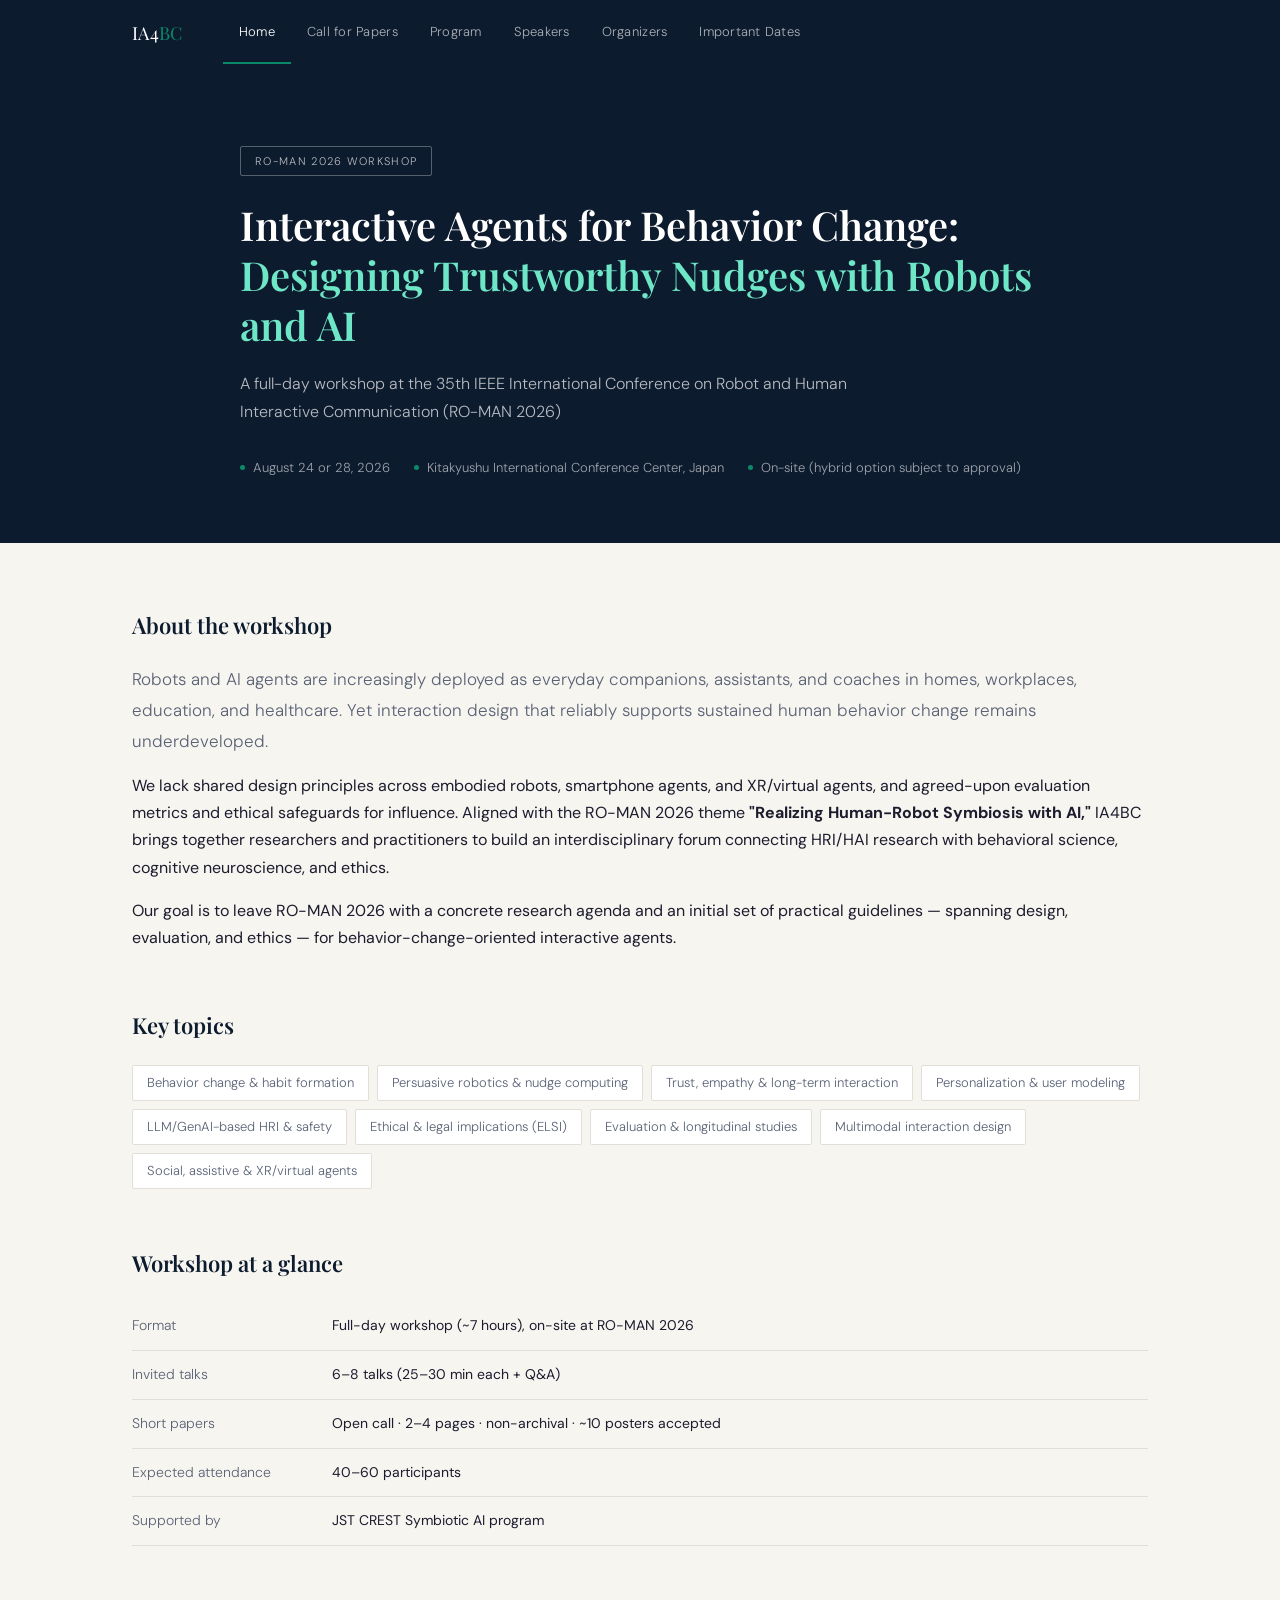
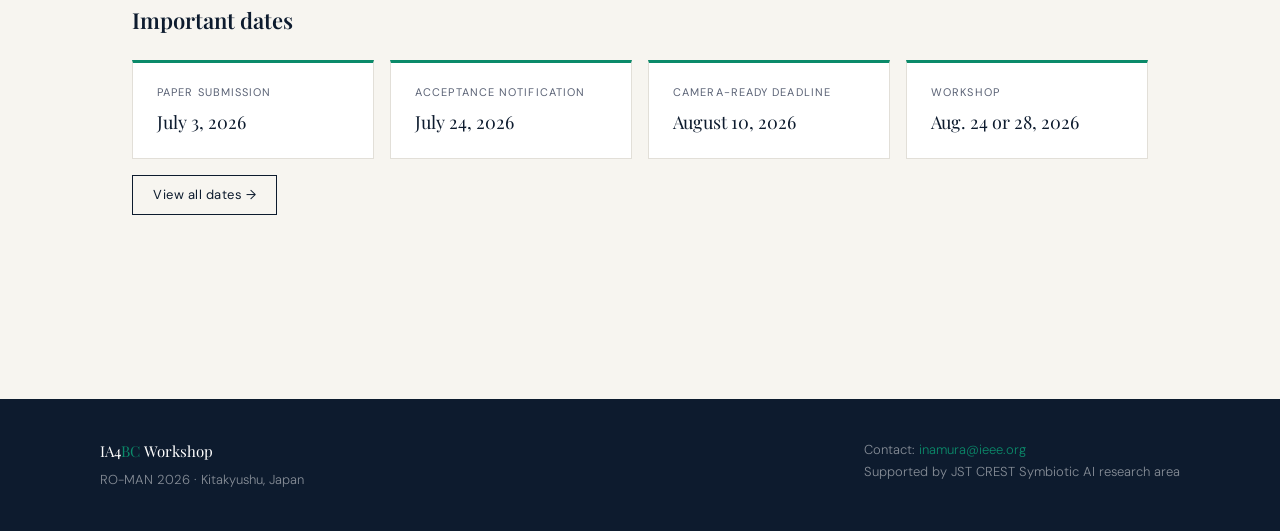
==== index.html @ 0637497d "Initial page" ====
<!DOCTYPE html>
<html lang="en">
<head>
<meta charset="UTF-8">
<meta name="viewport" content="width=device-width, initial-scale=1.0">
<title>IA4BC — Interactive Agents for Behavior Change | RO-MAN 2026</title>
<link rel="stylesheet" href="style.css">
</head>
<body>

<header>
  <div class="nav-inner">
    <a class="nav-logo" href="index.html">IA4<span>BC</span></a>
    <nav>
      <a href="index.html" class="active">Home</a>
      <a href="cfp.html">Call for Papers</a>
      <a href="program.html">Program</a>
      <a href="speakers.html">Speakers</a>
      <a href="organizers.html">Organizers</a>
      <a href="dates.html">Important Dates</a>
    </nav>
  </div>
</header>

<section class="hero">
  <div class="hero-inner">
    <div class="hero-tag">RO-MAN 2026 Workshop</div>
    <h1>Interactive Agents for Behavior Change:<br><em>Designing Trustworthy Nudges with Robots and AI</em></h1>
    <p class="hero-desc">A full-day workshop at the 35th IEEE International Conference on Robot and Human Interactive Communication (RO-MAN 2026)</p>
    <div class="hero-meta">
      <div class="hero-meta-item">August 24 or 28, 2026</div>
      <div class="hero-meta-item">Kitakyushu International Conference Center, Japan</div>
      <div class="hero-meta-item">On-site (hybrid option subject to approval)</div>
    </div>
  </div>
</section>

<div class="page-wrap">

  <div class="section">
    <div class="section-title">About the workshop</div>
    <p class="lead">Robots and AI agents are increasingly deployed as everyday companions, assistants, and coaches in homes, workplaces, education, and healthcare. Yet interaction design that reliably supports sustained human behavior change remains underdeveloped.</p>
    <p>We lack shared design principles across embodied robots, smartphone agents, and XR/virtual agents, and agreed-upon evaluation metrics and ethical safeguards for influence. Aligned with the RO-MAN 2026 theme <strong>"Realizing Human-Robot Symbiosis with AI,"</strong> IA4BC brings together researchers and practitioners to build an interdisciplinary forum connecting HRI/HAI research with behavioral science, cognitive neuroscience, and ethics.</p>
    <p>Our goal is to leave RO-MAN 2026 with a concrete research agenda and an initial set of practical guidelines — spanning design, evaluation, and ethics — for behavior-change-oriented interactive agents.</p>
  </div>

  <div class="section">
    <div class="section-title">Key topics</div>
    <div class="tag-grid">
      <span class="tag">Behavior change &amp; habit formation</span>
      <span class="tag">Persuasive robotics &amp; nudge computing</span>
      <span class="tag">Trust, empathy &amp; long-term interaction</span>
      <span class="tag">Personalization &amp; user modeling</span>
      <span class="tag">LLM/GenAI-based HRI &amp; safety</span>
      <span class="tag">Ethical &amp; legal implications (ELSI)</span>
      <span class="tag">Evaluation &amp; longitudinal studies</span>
      <span class="tag">Multimodal interaction design</span>
      <span class="tag">Social, assistive &amp; XR/virtual agents</span>
    </div>
  </div>

  <div class="section">
    <div class="section-title">Workshop at a glance</div>
    <table class="glance-table">
      <tr><td>Format</td><td>Full-day workshop (~7 hours), on-site at RO-MAN 2026</td></tr>
      <tr><td>Invited talks</td><td>6–8 talks (25–30 min each + Q&amp;A)</td></tr>
      <tr><td>Short papers</td><td>Open call · 2–4 pages · non-archival · ~10 posters accepted</td></tr>
      <tr><td>Expected attendance</td><td>40–60 participants</td></tr>
      <tr><td>Supported by</td><td>JST CREST Symbiotic AI program</td></tr>
    </table>
  </div>

  <div class="section">
    <div class="section-title">Important dates</div>
    <div class="dates-grid">
      <div class="date-card"><div class="dc-label">Paper submission</div><div class="dc-date">July 3, 2026</div></div>
      <div class="date-card"><div class="dc-label">Acceptance notification</div><div class="dc-date">July 24, 2026</div></div>
      <div class="date-card"><div class="dc-label">Camera-ready deadline</div><div class="dc-date">August 10, 2026</div></div>
      <div class="date-card"><div class="dc-label">Workshop</div><div class="dc-date">Aug. 24 or 28, 2026</div></div>
    </div>
    <a href="dates.html" class="btn-outline">View all dates &rarr;</a>
  </div>

</div>

<footer>
  <div class="footer-inner">
    <div>
      <div class="footer-brand">IA4<span>BC</span> Workshop</div>
      <div>RO-MAN 2026 · Kitakyushu, Japan</div>
    </div>
    <div>
      Contact: <a href="mailto:inamura@ieee.org">inamura@ieee.org</a><br>
      Supported by JST CREST Symbiotic AI research area
    </div>
  </div>
</footer>

</body>
</html>
---- style.css ----
@import url('https://fonts.googleapis.com/css2?family=Playfair+Display:wght@400;600&family=DM+Sans:wght@300;400;500&display=swap');

:root {
  --navy: #0d1b2e;
  --teal: #0b8a6a;
  --teal-light: #e0f5ef;
  --cream: #f7f5f0;
  --white: #ffffff;
  --text: #1c1c2e;
  --muted: #5a6275;
  --border: #e2dfd8;
  --accent: #d4813a;
}

*, *::before, *::after { box-sizing: border-box; margin: 0; padding: 0; }

body {
  font-family: 'DM Sans', sans-serif;
  font-weight: 400;
  color: var(--text);
  background: var(--cream);
  line-height: 1.7;
  font-size: 16px;
}

/* NAV */
header {
  background: var(--navy);
  position: sticky;
  top: 0;
  z-index: 100;
}
.nav-inner {
  max-width: 1080px;
  margin: 0 auto;
  padding: 0 2rem;
  display: flex;
  align-items: center;
  gap: 0;
}
.nav-logo {
  font-family: 'Playfair Display', serif;
  font-size: 18px;
  color: #fff;
  text-decoration: none;
  padding: 1.1rem 0;
  margin-right: 2.5rem;
  white-space: nowrap;
  letter-spacing: 0.02em;
}
.nav-logo span { color: var(--teal); }
nav { display: flex; gap: 0; flex-wrap: wrap; }
nav a {
  font-size: 13px;
  color: rgba(255,255,255,0.65);
  text-decoration: none;
  padding: 1.2rem 1rem;
  transition: color 0.2s;
  letter-spacing: 0.02em;
  font-weight: 300;
}
nav a:hover, nav a.active { color: #fff; }
nav a.active { border-bottom: 2px solid var(--teal); }

/* HERO */
.hero {
  background: var(--navy);
  color: #fff;
  padding: 5rem 2rem 4rem;
}
.hero-inner { max-width: 800px; margin: 0 auto; }
.hero-tag {
  display: inline-block;
  border: 1px solid rgba(255,255,255,0.3);
  border-radius: 2px;
  font-size: 11px;
  letter-spacing: 0.12em;
  text-transform: uppercase;
  padding: 5px 14px;
  color: rgba(255,255,255,0.7);
  margin-bottom: 1.5rem;
  font-weight: 300;
}
.hero h1 {
  font-family: 'Playfair Display', serif;
  font-size: clamp(26px, 4vw, 40px);
  font-weight: 600;
  line-height: 1.25;
  margin-bottom: 1.25rem;
  color: #fff;
}
.hero h1 em { font-style: normal; color: #6ee7c7; }
.hero-desc {
  font-size: 16px;
  color: rgba(255,255,255,0.7);
  font-weight: 300;
  margin-bottom: 2rem;
  max-width: 640px;
}
.hero-meta {
  display: flex;
  flex-wrap: wrap;
  gap: 1.5rem;
}
.hero-meta-item {
  display: flex;
  align-items: center;
  gap: 8px;
  font-size: 13px;
  color: rgba(255,255,255,0.6);
  font-weight: 300;
}
.hero-meta-item::before {
  content: '';
  width: 5px; height: 5px;
  border-radius: 50%;
  background: var(--teal);
  flex-shrink: 0;
}

/* LAYOUT */
.page-wrap { max-width: 1080px; margin: 0 auto; padding: 4rem 2rem; }
.page-heading {
  font-family: 'Playfair Display', serif;
  font-size: 32px;
  font-weight: 600;
  margin-bottom: 0.5rem;
  color: var(--navy);
}
.page-heading-line {
  width: 48px; height: 3px;
  background: var(--teal);
  margin-bottom: 2.5rem;
  border-radius: 2px;
}

/* SECTIONS */
.section { margin-bottom: 3.5rem; }
.section-title {
  font-family: 'Playfair Display', serif;
  font-size: 22px;
  font-weight: 600;
  color: var(--navy);
  margin-bottom: 1.25rem;
}
p { margin-bottom: 1rem; color: var(--text); }
p:last-child { margin-bottom: 0; }
.lead { font-size: 17px; font-weight: 300; color: var(--muted); line-height: 1.8; }

/* TAGS / CHIPS */
.tag-grid { display: flex; flex-wrap: wrap; gap: 8px; }
.tag {
  background: var(--white);
  border: 1px solid var(--border);
  border-radius: 2px;
  font-size: 13px;
  padding: 6px 14px;
  color: var(--muted);
  font-weight: 300;
}

/* GLANCE TABLE (homepage) */
.glance-table { width: 100%; border-collapse: collapse; font-size: 14px; }
.glance-table tr { border-bottom: 1px solid var(--border); }
.glance-table td { padding: 12px 0; vertical-align: top; }
.glance-table td:first-child { color: var(--muted); font-weight: 300; width: 200px; }
.glance-table td:last-child { color: var(--text); font-weight: 400; }

/* DATE CARDS */
.dates-grid { display: grid; grid-template-columns: repeat(auto-fit, minmax(220px, 1fr)); gap: 16px; }
.date-card {
  background: var(--white);
  border: 1px solid var(--border);
  border-top: 3px solid var(--teal);
  padding: 1.25rem 1.5rem;
}
.date-card .dc-label { font-size: 11px; text-transform: uppercase; letter-spacing: 0.1em; color: var(--muted); font-weight: 400; margin-bottom: 6px; }
.date-card .dc-date { font-size: 18px; font-family: 'Playfair Display', serif; color: var(--navy); }

/* SPEAKER CARDS */
.speaker-grid { display: grid; grid-template-columns: repeat(auto-fill, minmax(280px, 1fr)); gap: 20px; }
.speaker-card {
  background: var(--white);
  border: 1px solid var(--border);
  padding: 1.5rem;
  display: flex;
  flex-direction: column;
  gap: 10px;
}
.speaker-card .sc-header { display: flex; align-items: flex-start; gap: 14px; }
.sc-avatar {
  width: 46px; height: 46px;
  border-radius: 50%;
  background: var(--navy);
  color: #fff;
  font-size: 13px;
  font-weight: 500;
  display: flex; align-items: center; justify-content: center;
  flex-shrink: 0;
  letter-spacing: 0.05em;
}
.sc-name { font-weight: 500; font-size: 15px; color: var(--navy); }
.sc-affil { font-size: 12px; color: var(--muted); font-weight: 300; margin-top: 2px; }
.sc-badge {
  display: inline-block;
  font-size: 10px;
  text-transform: uppercase;
  letter-spacing: 0.08em;
  padding: 3px 9px;
  border-radius: 2px;
  font-weight: 400;
  align-self: flex-start;
}
.sc-badge.confirmed { background: var(--teal-light); color: var(--teal); }
.sc-badge.candidate { background: #fdf3e7; color: #c17d2a; }
.sc-topic { font-size: 13px; color: var(--muted); font-weight: 300; line-height: 1.6; }

/* ORGANIZER CARDS */
.org-list { display: flex; flex-direction: column; gap: 28px; }
.org-card { background: var(--white); border: 1px solid var(--border); padding: 2rem; }
.org-card.primary { border-left: 4px solid var(--teal); }
.org-name { font-family: 'Playfair Display', serif; font-size: 20px; color: var(--navy); margin-bottom: 2px; }
.org-role { font-size: 12px; text-transform: uppercase; letter-spacing: 0.08em; color: var(--teal); font-weight: 400; margin-bottom: 0.25rem; }
.org-affil { font-size: 14px; color: var(--muted); margin-bottom: 0.75rem; font-weight: 300; }
.org-contact { font-size: 13px; color: var(--muted); margin-bottom: 1rem; }
.org-contact a { color: var(--teal); text-decoration: none; }
.org-bio { font-size: 14px; line-height: 1.75; color: var(--text); font-weight: 300; }

/* PROGRAM */
.schedule-table { width: 100%; border-collapse: collapse; font-size: 14px; }
.schedule-table th { font-size: 11px; text-transform: uppercase; letter-spacing: 0.1em; color: var(--muted); font-weight: 400; padding: 0 0 10px 0; text-align: left; border-bottom: 2px solid var(--border); }
.schedule-table td { padding: 14px 0; border-bottom: 1px solid var(--border); vertical-align: top; }
.schedule-table td:first-child { color: var(--muted); font-size: 13px; white-space: nowrap; padding-right: 2rem; font-weight: 300; width: 130px; }
.schedule-table td:last-child { color: var(--text); }
.schedule-table tr.break td { color: var(--muted); font-style: italic; }
.schedule-table tr.highlight td:last-child { font-weight: 500; }

/* CFP BOX */
.cfp-highlight {
  background: var(--navy);
  color: #fff;
  padding: 2.5rem;
  margin-bottom: 2rem;
}
.cfp-highlight h2 { font-family: 'Playfair Display', serif; font-size: 24px; color: #fff; margin-bottom: 0.75rem; }
.cfp-highlight p { color: rgba(255,255,255,0.7); font-weight: 300; }

/* GENERIC TABLE */
.content-table { width: 100%; border-collapse: collapse; font-size: 14px; margin: 1rem 0; }
.content-table th { background: var(--navy); color: #fff; font-size: 12px; text-transform: uppercase; letter-spacing: 0.07em; font-weight: 400; padding: 10px 16px; text-align: left; }
.content-table td { padding: 11px 16px; border-bottom: 1px solid var(--border); color: var(--text); }
.content-table tr:nth-child(even) td { background: var(--white); }
.content-table td strong { font-weight: 500; color: var(--navy); }

/* CTA BUTTON */
.btn {
  display: inline-block;
  background: var(--teal);
  color: #fff;
  text-decoration: none;
  font-size: 14px;
  font-weight: 400;
  padding: 12px 28px;
  letter-spacing: 0.04em;
  transition: background 0.2s;
  margin-top: 1.25rem;
}
.btn:hover { background: #097a5c; }
.btn-outline {
  display: inline-block;
  border: 1px solid var(--navy);
  color: var(--navy);
  text-decoration: none;
  font-size: 13px;
  padding: 8px 20px;
  letter-spacing: 0.04em;
  transition: all 0.2s;
  margin-top: 1rem;
}
.btn-outline:hover { background: var(--navy); color: #fff; }

/* FOOTER */
footer {
  background: var(--navy);
  color: rgba(255,255,255,0.5);
  padding: 2.5rem 2rem;
  margin-top: 4rem;
  font-size: 13px;
  font-weight: 300;
}
.footer-inner { max-width: 1080px; margin: 0 auto; display: flex; justify-content: space-between; align-items: flex-start; flex-wrap: wrap; gap: 1rem; }
footer a { color: var(--teal); text-decoration: none; }
.footer-brand { font-family: 'Playfair Display', serif; font-size: 15px; color: #fff; margin-bottom: 4px; }
.footer-brand span { color: var(--teal); }

/* NOTE BOX */
.note {
  border-left: 3px solid var(--accent);
  padding: 0.75rem 1.25rem;
  background: #fdf8f3;
  font-size: 13px;
  color: var(--muted);
  font-weight: 300;
  margin-top: 1rem;
}

/* OUTCOMES */
.outcome-list { counter-reset: outcomes; display: flex; flex-direction: column; gap: 14px; }
.outcome-item { display: flex; gap: 16px; align-items: flex-start; }
.outcome-num {
  counter-increment: outcomes;
  min-width: 32px; height: 32px;
  background: var(--teal);
  color: #fff;
  display: flex; align-items: center; justify-content: center;
  font-size: 13px; font-weight: 500;
  flex-shrink: 0;
}
.outcome-num::before { content: counter(outcomes); }
.outcome-text { font-size: 14px; color: var(--text); font-weight: 300; line-height: 1.7; padding-top: 5px; }

@media (max-width: 640px) {
  .nav-logo { font-size: 15px; margin-right: 1rem; }
  nav a { font-size: 12px; padding: 1rem 0.6rem; }
  .hero { padding: 3rem 1.25rem 2.5rem; }
  .page-wrap { padding: 2.5rem 1.25rem; }
  .dates-grid { grid-template-columns: 1fr 1fr; }
  .footer-inner { flex-direction: column; }
}
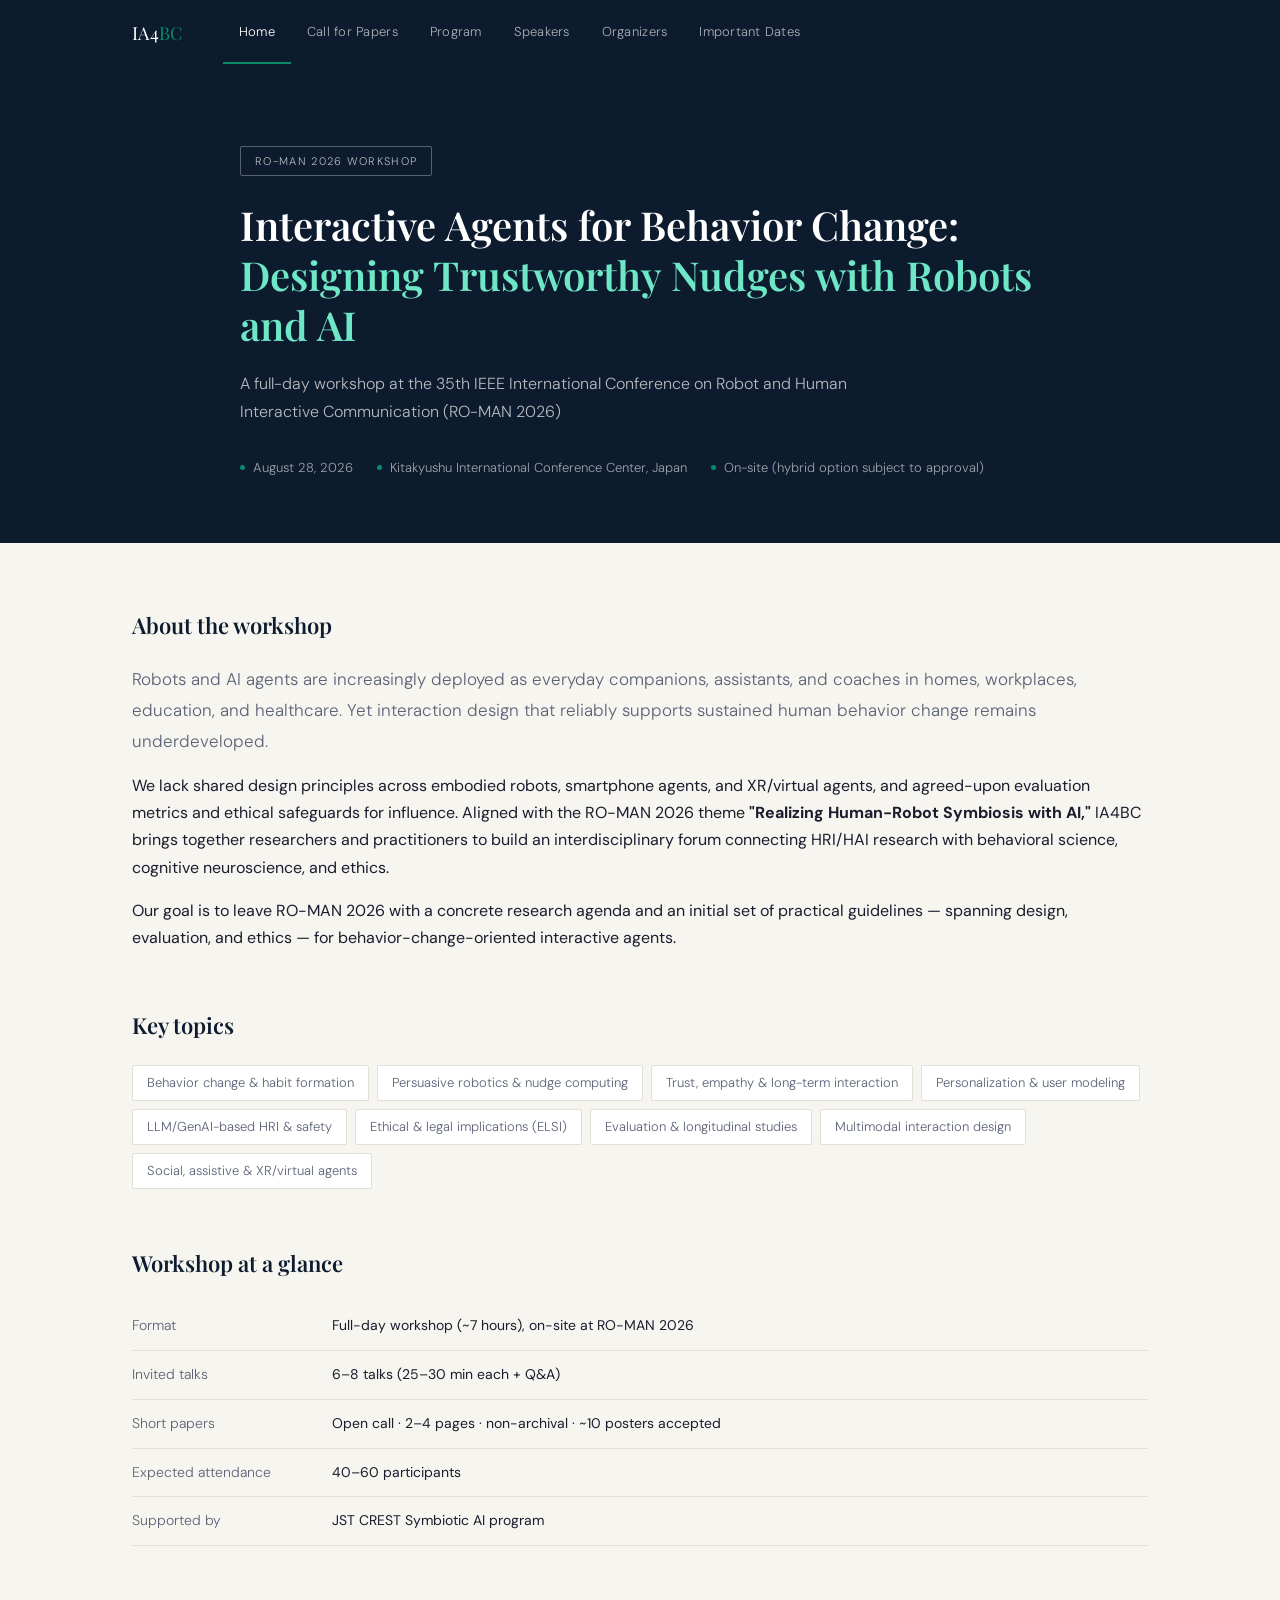
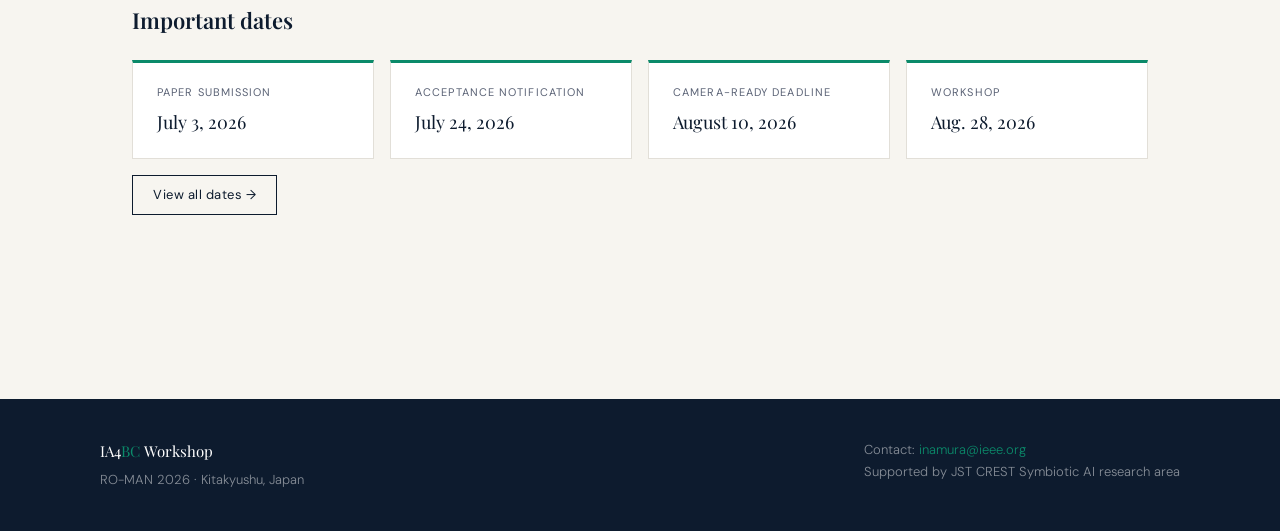
==== commit 9de7cdb5: "Update workshop date to August 28, 2026" ====
--- a/index.html
+++ b/index.html
@@ -28,7 +28,7 @@
     <h1>Interactive Agents for Behavior Change:<br><em>Designing Trustworthy Nudges with Robots and AI</em></h1>
     <p class="hero-desc">A full-day workshop at the 35th IEEE International Conference on Robot and Human Interactive Communication (RO-MAN 2026)</p>
     <div class="hero-meta">
-      <div class="hero-meta-item">August 24 or 28, 2026</div>
+      <div class="hero-meta-item">August 28, 2026</div>
       <div class="hero-meta-item">Kitakyushu International Conference Center, Japan</div>
       <div class="hero-meta-item">On-site (hybrid option subject to approval)</div>
     </div>
@@ -76,7 +76,7 @@
       <div class="date-card"><div class="dc-label">Paper submission</div><div class="dc-date">July 3, 2026</div></div>
       <div class="date-card"><div class="dc-label">Acceptance notification</div><div class="dc-date">July 24, 2026</div></div>
       <div class="date-card"><div class="dc-label">Camera-ready deadline</div><div class="dc-date">August 10, 2026</div></div>
-      <div class="date-card"><div class="dc-label">Workshop</div><div class="dc-date">Aug. 24 or 28, 2026</div></div>
+      <div class="date-card"><div class="dc-label">Workshop</div><div class="dc-date">Aug. 28, 2026</div></div>
     </div>
     <a href="dates.html" class="btn-outline">View all dates &rarr;</a>
   </div>
--- a/style.css
+++ b/style.css
@@ -198,6 +198,7 @@
   display: flex; align-items: center; justify-content: center;
   flex-shrink: 0;
   letter-spacing: 0.05em;
+  object-fit: cover;
 }
 .sc-name { font-weight: 500; font-size: 15px; color: var(--navy); }
 .sc-affil { font-size: 12px; color: var(--muted); font-weight: 300; margin-top: 2px; }
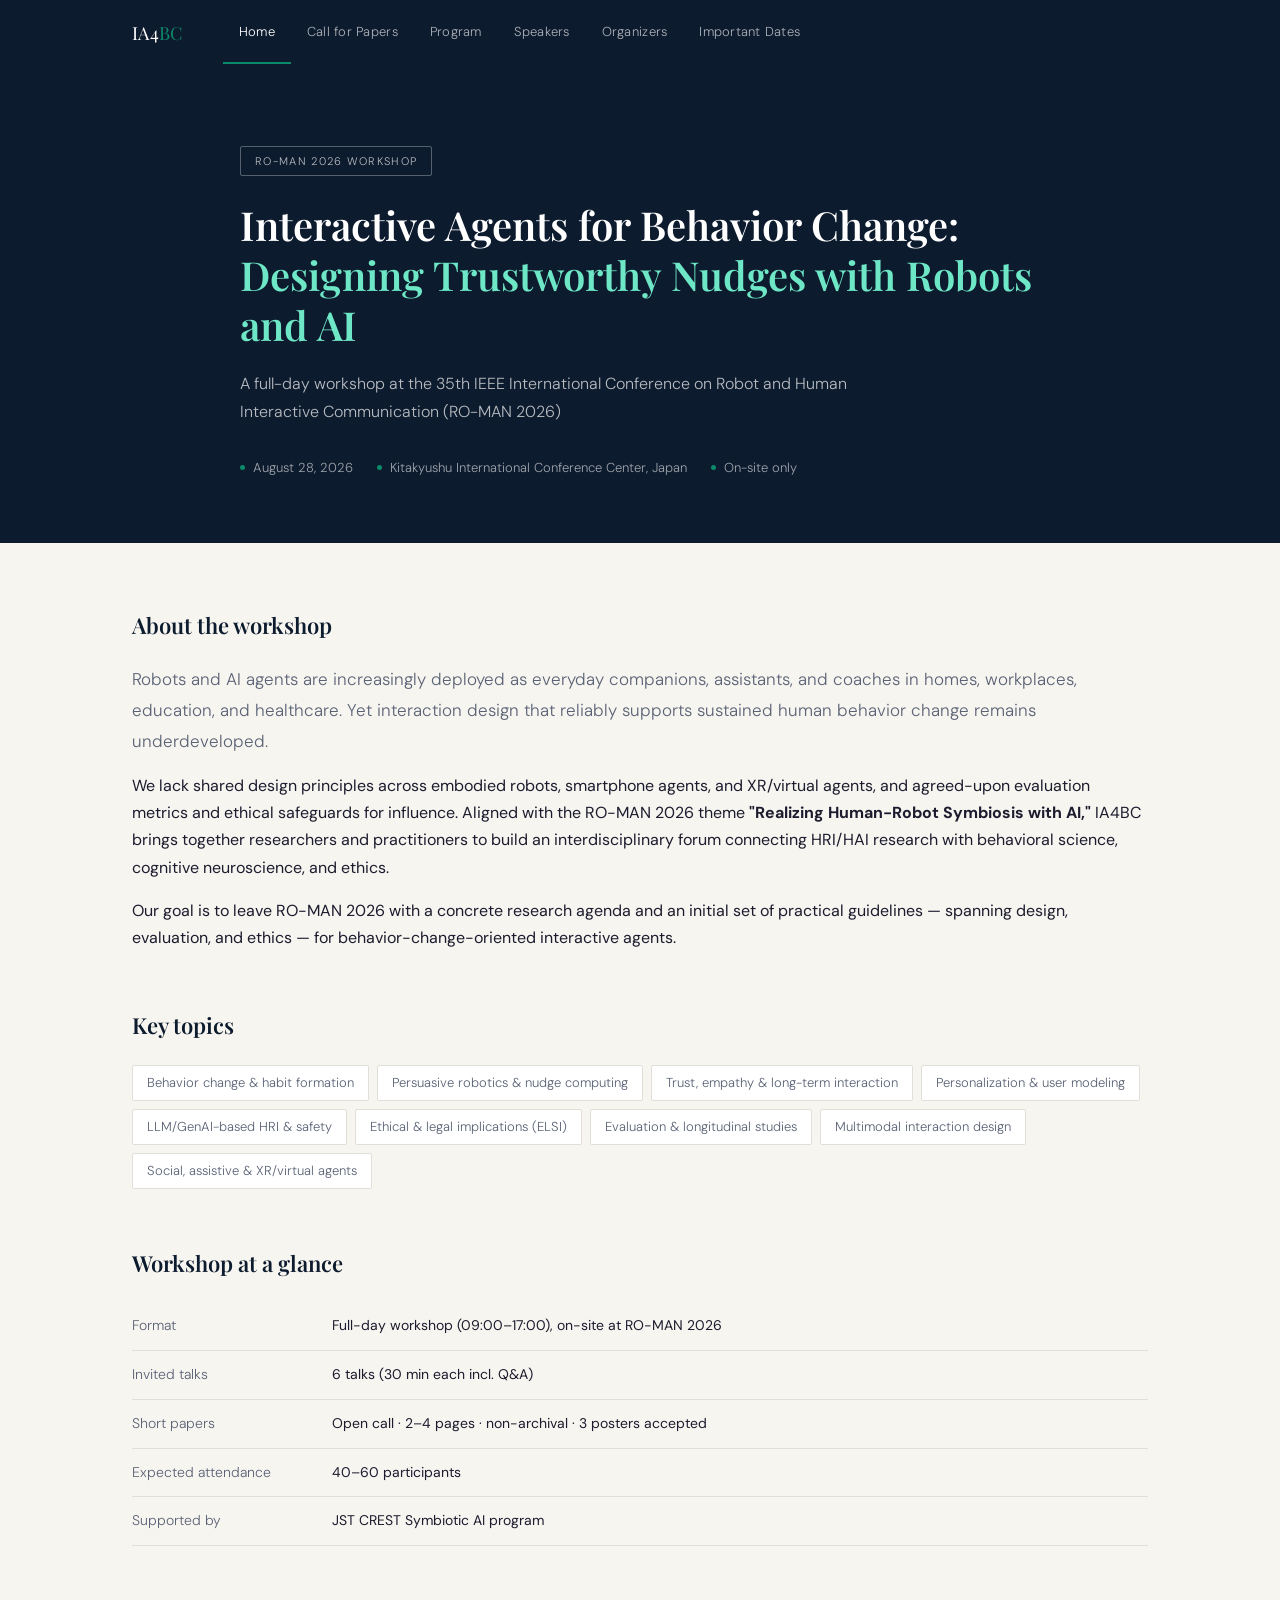
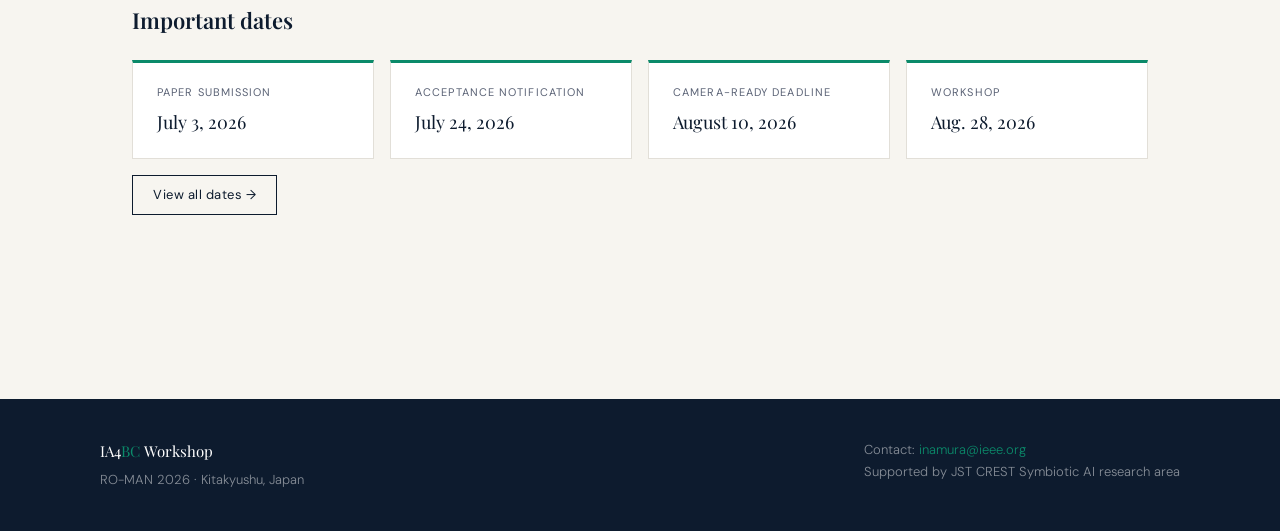
==== commit 60edd31a: "Confirm on-site-only format and align counts across pages The hybrid option was not approved, so rep" ====
--- a/index.html
+++ b/index.html
@@ -30,7 +30,7 @@
     <div class="hero-meta">
       <div class="hero-meta-item">August 28, 2026</div>
       <div class="hero-meta-item">Kitakyushu International Conference Center, Japan</div>
-      <div class="hero-meta-item">On-site (hybrid option subject to approval)</div>
+      <div class="hero-meta-item">On-site only</div>
     </div>
   </div>
 </section>
@@ -62,9 +62,9 @@
   <div class="section">
     <div class="section-title">Workshop at a glance</div>
     <table class="glance-table">
-      <tr><td>Format</td><td>Full-day workshop (~7 hours), on-site at RO-MAN 2026</td></tr>
-      <tr><td>Invited talks</td><td>6–8 talks (25–30 min each + Q&amp;A)</td></tr>
-      <tr><td>Short papers</td><td>Open call · 2–4 pages · non-archival · ~10 posters accepted</td></tr>
+      <tr><td>Format</td><td>Full-day workshop (09:00–17:00), on-site at RO-MAN 2026</td></tr>
+      <tr><td>Invited talks</td><td>6 talks (30 min each incl. Q&amp;A)</td></tr>
+      <tr><td>Short papers</td><td>Open call · 2–4 pages · non-archival · 3 posters accepted</td></tr>
       <tr><td>Expected attendance</td><td>40–60 participants</td></tr>
       <tr><td>Supported by</td><td>JST CREST Symbiotic AI program</td></tr>
     </table>
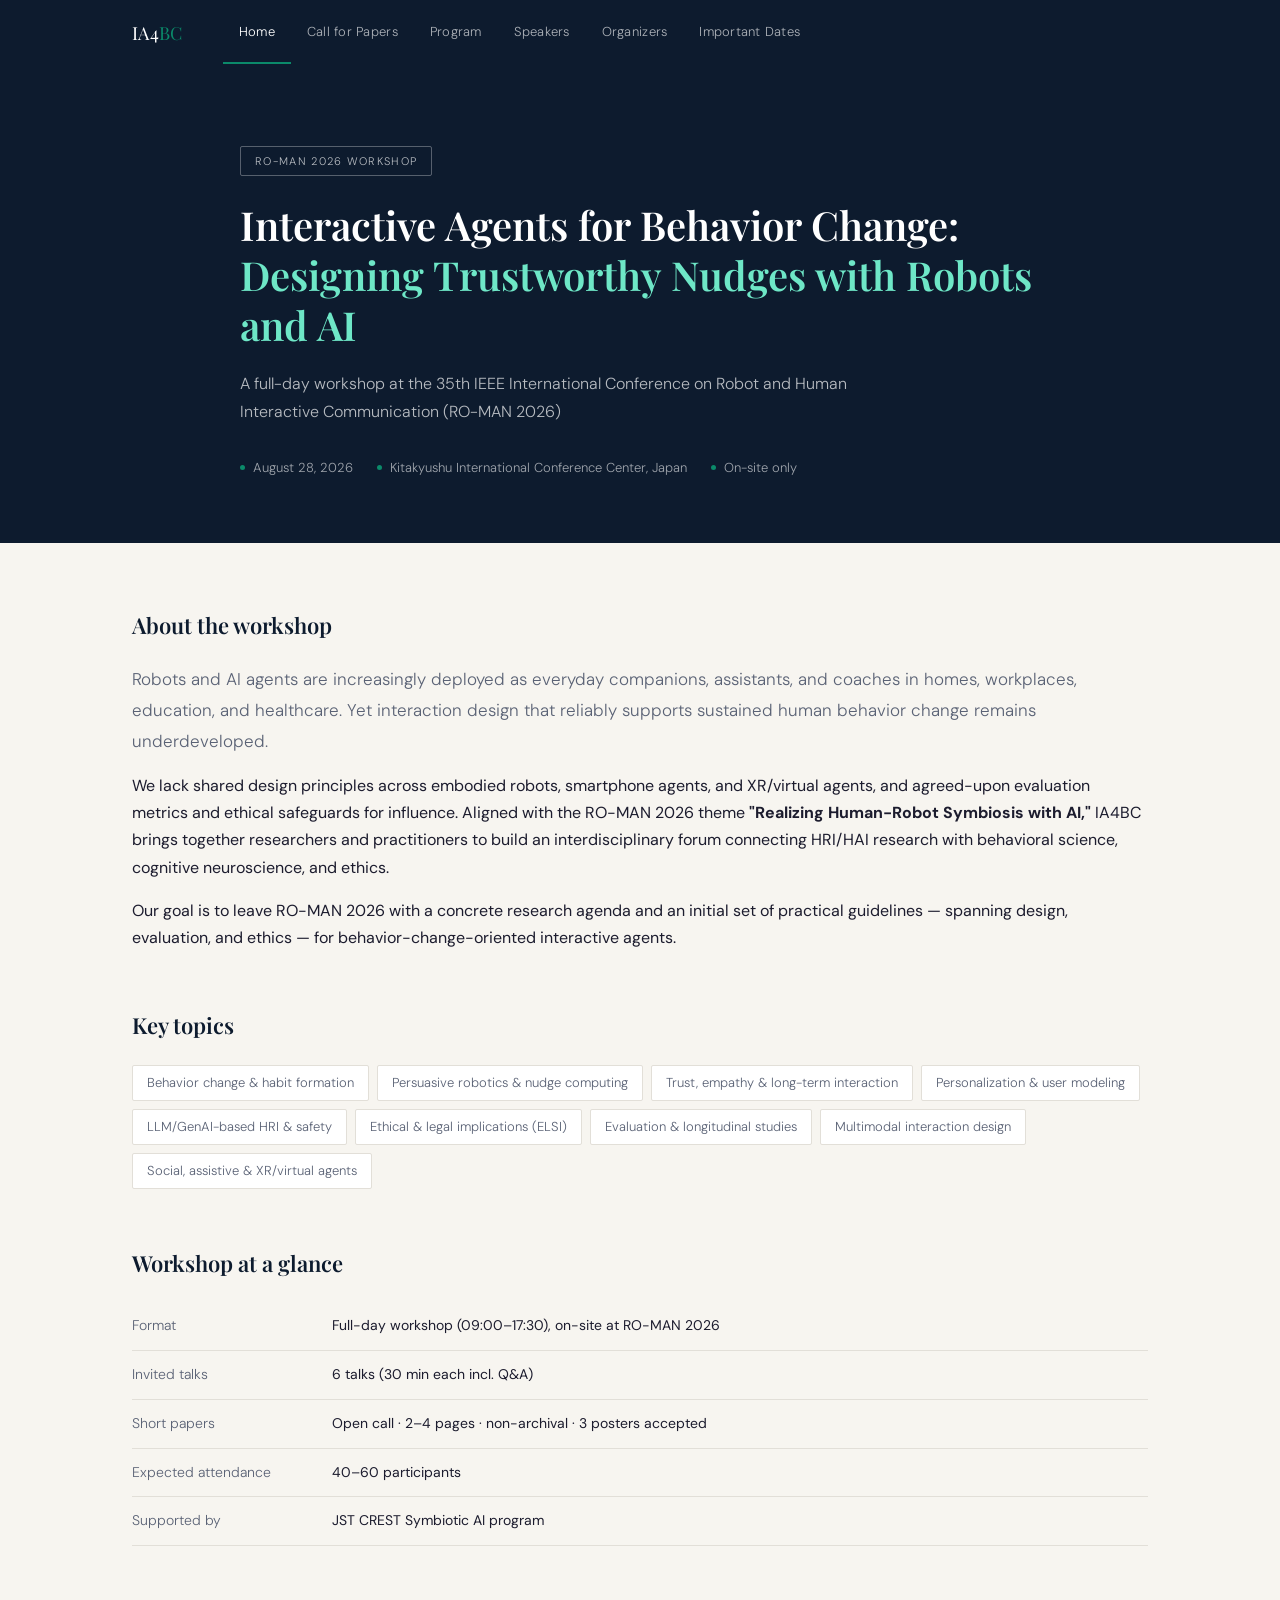
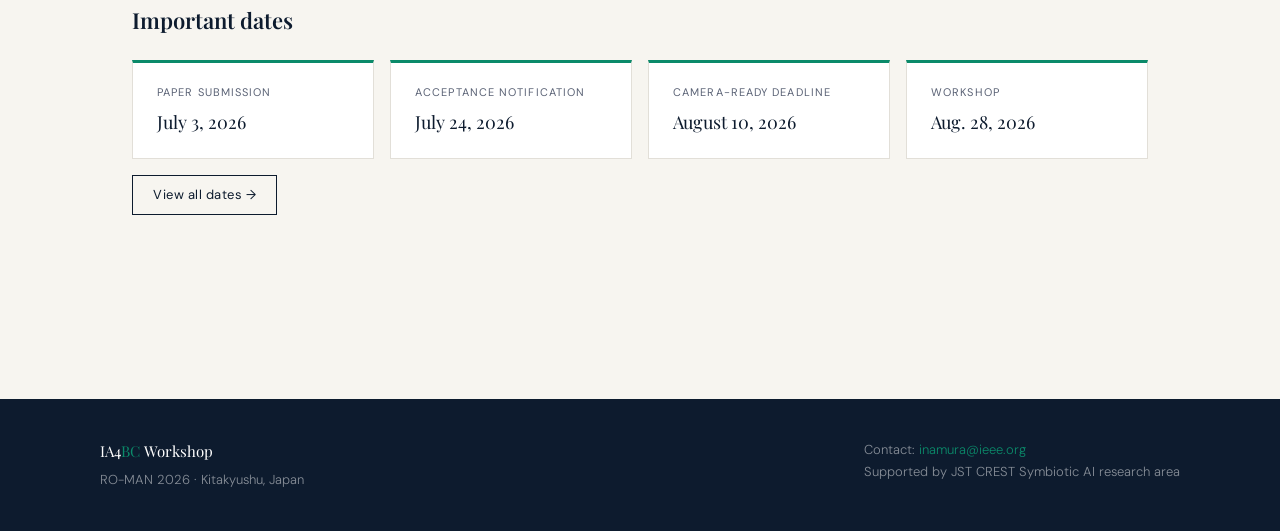
==== commit 948f331c: "Align schedule with RO-MAN common break times; add room number The Workshop and Tutorial Chairs set " ====
--- a/index.html
+++ b/index.html
@@ -62,7 +62,7 @@
   <div class="section">
     <div class="section-title">Workshop at a glance</div>
     <table class="glance-table">
-      <tr><td>Format</td><td>Full-day workshop (09:00–17:00), on-site at RO-MAN 2026</td></tr>
+      <tr><td>Format</td><td>Full-day workshop (09:00–17:30), on-site at RO-MAN 2026</td></tr>
       <tr><td>Invited talks</td><td>6 talks (30 min each incl. Q&amp;A)</td></tr>
       <tr><td>Short papers</td><td>Open call · 2–4 pages · non-archival · 3 posters accepted</td></tr>
       <tr><td>Expected attendance</td><td>40–60 participants</td></tr>
--- a/style.css
+++ b/style.css
@@ -178,7 +178,7 @@
 .date-card .dc-date { font-size: 18px; font-family: 'Playfair Display', serif; color: var(--navy); }
 
 /* SPEAKER CARDS */
-.speaker-grid { display: grid; grid-template-columns: repeat(auto-fill, minmax(280px, 1fr)); gap: 20px; }
+.speaker-grid { display: grid; grid-template-columns: repeat(auto-fill, minmax(min(340px, 100%), 1fr)); gap: 20px; }
 .speaker-card {
   background: var(--white);
   border: 1px solid var(--border);
@@ -189,7 +189,7 @@
 }
 .speaker-card .sc-header { display: flex; align-items: flex-start; gap: 14px; }
 .sc-avatar {
-  width: 46px; height: 46px;
+  width: 120px; height: 120px;
   border-radius: 50%;
   background: var(--navy);
   color: #fff;
